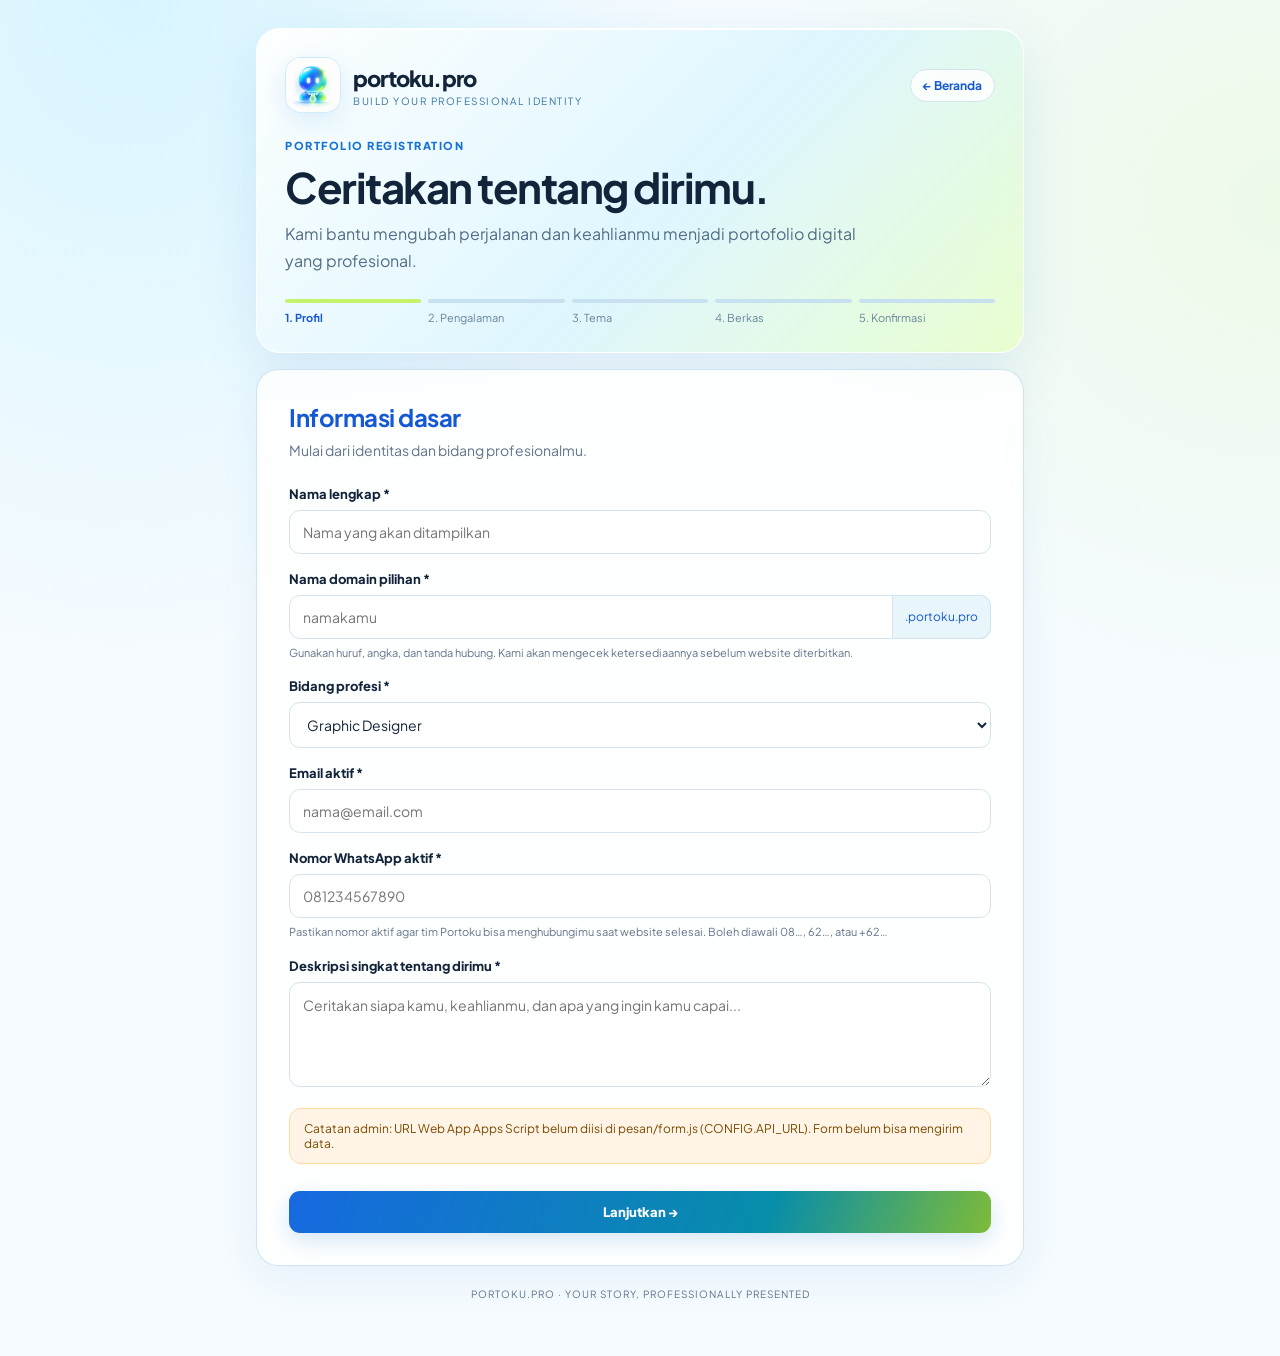
==== pesan/index.html @ 7697cc7e "Add files via upload" ====
<!DOCTYPE html>
<html lang="id">
<head>
  <meta charset="utf-8">
  <meta name="viewport" content="width=device-width, initial-scale=1">
  <title>Pesan Portofolio | Portoku.pro</title>
  <meta name="description" content="Isi data singkat, dan tim Portoku.pro akan membuatkan website portofolio profesionalmu.">
  <meta name="robots" content="noindex">
  <link rel="icon" type="image/png" href="../assets/maskot-duduk.png">
  <link rel="preconnect" href="https://fonts.googleapis.com">
  <link rel="preconnect" href="https://fonts.gstatic.com" crossorigin>
  <link href="https://fonts.googleapis.com/css2?family=Plus+Jakarta+Sans:wght@400;500;600;700;800&display=swap" rel="stylesheet">
  <style>
    :root {
      --forest:#1558D6; --forest-2:#087F9C; --lime:#C6F36B; --paper:#F5FBFF;
      --ink:#12243A; --muted:#62748A; --line:#D7E8F1; --white:#FFFFFF;
      --danger:#B42318; --success:#087F9C;
    }
    * { box-sizing:border-box; }
    body { margin:0; background:radial-gradient(ellipse at 10% 0%,rgba(83,218,255,.18),transparent 34%),radial-gradient(ellipse at 100% 15%,rgba(198,243,107,.16),transparent 30%),var(--paper); color:var(--ink); font-family:"Plus Jakarta Sans",Inter,system-ui,-apple-system,BlinkMacSystemFont,"Segoe UI",sans-serif; }
    .shell { max-width:800px; margin:28px auto; padding:0 16px 28px; }
    .hero { background:linear-gradient(135deg,rgba(255,255,255,.94),rgba(220,245,255,.90) 55%,rgba(230,255,196,.78)); color:var(--ink); border:1px solid rgba(255,255,255,.95); border-radius:24px; padding:28px; box-shadow:0 18px 55px rgba(25,116,190,.12),inset 0 1px 0 rgba(255,255,255,.95); backdrop-filter:blur(18px); -webkit-backdrop-filter:blur(18px); }
    .brand { display:flex; align-items:center; gap:12px; margin-bottom:26px; }
    .brand-mark { display:grid; place-items:center; width:56px; height:56px; flex:0 0 56px; border-radius:16px; overflow:hidden; background:rgba(255,255,255,.76); border:1px solid rgba(74,190,255,.28); box-shadow:0 8px 24px rgba(28,121,209,.12); }
    .brand-mark img { width:100%; height:100%; object-fit:contain; display:block; }
    .brand-name { font-size:22px; font-weight:850; letter-spacing:-.8px; }
    .brand-tag { font-size:10px; letter-spacing:1.5px; color:#3975A0; margin-top:3px; }
    .eyebrow { color:#1672D7; font-size:11px; font-weight:800; letter-spacing:1.5px; text-transform:uppercase; }
    h1 { font-size:clamp(28px,5vw,42px); line-height:1.08; letter-spacing:-1.5px; margin:12px 0; }
    .hero p { color:#526D84; line-height:1.65; margin:0; max-width:600px; }
    .progress { display:grid; grid-template-columns:repeat(5,1fr); gap:7px; margin-top:25px; }
    .progress-item { min-width:0; }
    .progress-bar { height:4px; background:#C7E1F0; border-radius:9px; margin-bottom:8px; }
    .progress-item.active .progress-bar,.progress-item.done .progress-bar { background:var(--lime); }
    .progress-label { font-size:11px; color:#66839A; }
    .progress-item.active .progress-label { color:var(--forest); font-weight:700; }
    .card { margin-top:16px; padding:clamp(20px,4vw,32px); border:1px solid rgba(196,224,239,.85); border-radius:22px; background:rgba(255,255,255,.84); box-shadow:0 12px 38px rgba(31,111,170,.07); backdrop-filter:blur(14px); -webkit-backdrop-filter:blur(14px); }
    .step { display:none; }
    .step.active { display:block; }
    .step-head { margin-bottom:24px; }
    h2 { margin:0 0 7px; color:var(--forest); font-size:24px; letter-spacing:-.5px; }
    .sub { color:var(--muted); line-height:1.6; margin:0; font-size:14px; }
    .field { margin:17px 0; }
    label,.field-label { display:block; font-size:13px; font-weight:750; margin-bottom:8px; }
    .optional { color:var(--muted); font-weight:500; font-size:11px; margin-left:5px; }
    input:not([type=color]):not([type=checkbox]):not([type=radio]),select,textarea {
      width:100%; border:1px solid #D4E4EF; border-radius:11px; background:rgba(255,255,255,.92); color:var(--ink);
      padding:12px 13px; font:inherit; font-size:14px; outline:none; transition:border .15s,box-shadow .15s;
    }
    textarea { min-height:105px; resize:vertical; line-height:1.55; }
    input:focus,select:focus,textarea:focus { border-color:#2389E8; box-shadow:0 0 0 3px rgba(35,137,232,.14); }
    .hint { color:var(--muted); font-size:11px; margin-top:6px; line-height:1.5; }
    .slug-wrap { display:flex; align-items:stretch; }
    .slug-wrap input { border-radius:11px 0 0 11px !important; min-width:0; }
    .suffix { display:flex; align-items:center; padding:0 12px; background:#E8F6FC; color:var(--forest); font-size:12px; border:1px solid #D4E4EF; border-left:0; border-radius:0 11px 11px 0; white-space:nowrap; }
    .choice-grid { display:grid; grid-template-columns:repeat(2,minmax(0,1fr)); gap:10px; }
    .choice { position:relative; display:flex; align-items:flex-start; gap:10px; border:1px solid var(--line); border-radius:12px; padding:13px; cursor:pointer; min-height:64px; }
    .choice:has(input:checked) { border-color:#2389E8; background:linear-gradient(135deg,#F0FAFF,#F7FFE7); box-shadow:inset 0 0 0 1px #2389E8,0 5px 18px rgba(35,137,232,.08); }
    .choice input { margin:3px 0 0; accent-color:#2389E8; }
    .choice strong { display:block; color:var(--forest); font-size:13px; margin-bottom:3px; }
    .choice small { color:var(--muted); font-size:11px; line-height:1.45; display:block; }
    .palette { display:grid; grid-template-columns:repeat(6,minmax(0,1fr)); gap:9px; }
    .swatch { border:1px solid transparent; padding:5px 3px; border-radius:10px; background:white; cursor:pointer; color:var(--muted); font:inherit; font-size:10px; }
    .swatch.selected { border-color:var(--forest); background:#EDF8FF; color:var(--forest); font-weight:800; }
    .swatch-color { display:grid; place-items:center; width:100%; height:34px; border-radius:7px; border:1px solid #D4D9D4; margin-bottom:5px; font-size:15px; }
    .color-row { display:grid; grid-template-columns:1fr 1fr; gap:10px; }
    .custom-color { display:flex; align-items:center; gap:9px; border:1px solid var(--line); border-radius:10px; padding:8px 10px; }
    .custom-color input[type=color] { width:34px; height:30px; border:0; padding:0; background:none; cursor:pointer; }
    .custom-color code { font-size:12px; color:var(--forest); }
    .preview { overflow:hidden; border:1px solid var(--line); border-radius:14px; margin-top:12px; }
    .preview-nav { padding:13px 15px; display:flex; align-items:center; justify-content:space-between; gap:8px; font-size:12px; font-weight:800; }
    .preview-body { padding:22px 17px; }
    .preview-body h3 { margin:0 0 7px; font-size:25px; letter-spacing:-1px; }
    .preview-body p { margin:0 0 15px; font-size:12px; }
    .preview-btn { display:inline-block; border-radius:7px; padding:9px 12px; font-size:11px; font-weight:800; }
    .upload-box { display:block; border:1px dashed #8FCBE8; border-radius:14px; padding:22px 16px; text-align:center; cursor:pointer; background:linear-gradient(135deg,rgba(240,250,255,.7),rgba(255,255,255,.8)); }
    .upload-box:hover { border-color:#2389E8; background:#F0FAFF; }
    .upload-icon { font-size:26px; margin-bottom:8px; }
    .upload-box strong { display:block; color:var(--forest); font-size:14px; }
    .upload-box span { display:block; color:var(--muted); font-size:12px; line-height:1.5; margin-top:5px; }
    .upload-box input { display:none; }
    .file-list { margin-top:8px; font-size:12px; color:var(--muted); overflow-wrap:anywhere; }
    .notice { display:flex; gap:10px; background:linear-gradient(135deg,#EDF9FF,#F5FFE8); border:1px solid #D7ECF6; border-radius:12px; padding:14px; color:#31566D; font-size:12px; line-height:1.55; margin:18px 0; }
    .notice strong { display:block; margin-bottom:3px; }
    .summary { border:1px solid var(--line); border-radius:12px; overflow:hidden; }
    .summary-row { display:grid; grid-template-columns:140px 1fr; gap:12px; padding:11px 13px; border-bottom:1px solid #E8EDE8; font-size:12px; }
    .summary-row:last-child { border-bottom:0; }
    .summary-row span { color:var(--muted); }
    .summary-row strong { color:var(--forest); overflow-wrap:anywhere; font-weight:650; }
    .checkline { display:flex; align-items:flex-start; gap:10px; font-size:12px; line-height:1.55; font-weight:500; margin-top:16px; }
    .checkline input { accent-color:var(--success); margin-top:3px; }
    .actions { display:flex; gap:10px; margin-top:27px; }
    button { font:inherit; cursor:pointer; }
    .btn { border:0; border-radius:11px; padding:13px 18px; font-weight:800; font-size:13px; }
    .btn-primary { background:linear-gradient(110deg,#1769E0,#078DAA 68%,#7DBB39); color:white; flex:1; box-shadow:0 8px 22px rgba(27,120,204,.18); }
    .btn-primary:hover { background:linear-gradient(110deg,#0D56C7,#06748D 68%,#659E2B); }
    .btn-secondary { background:rgba(255,255,255,.9); border:1px solid #D4E4EF; color:var(--forest); }
    .btn:disabled { opacity:.5; cursor:not-allowed; }
    .status { display:none; margin-top:15px; padding:13px; border-radius:10px; font-size:13px; line-height:1.5; }
    .status.show { display:block; }
    .status.error { color:#8D1B13; background:#FDECEB; }
    .status.success { color:#075E65; background:#E5F8F7; }
    .status.info { color:#15558A; background:#EAF6FF; }
    .footer { text-align:center; color:var(--muted); font-size:10px; letter-spacing:1px; padding:22px 8px 0; }
    .hp { position:absolute; left:-10000px; width:1px; height:1px; overflow:hidden; }
    @media(max-width:520px) {
      .shell { margin:12px auto; padding:0 10px 18px; }
      .hero { padding:22px 18px; border-radius:17px; }
      .progress { gap:4px; }
      .progress-label { font-size:9px; }
      .choice-grid { grid-template-columns:1fr; }
      .palette { grid-template-columns:repeat(4,minmax(0,1fr)); }
      .color-row { grid-template-columns:1fr; }
      .summary-row { grid-template-columns:105px 1fr; }
      .card { border-radius:16px; }
    }
    /* ===== tambahan rapihan ===== */
    html { scroll-behavior:smooth; }
    body { -webkit-font-smoothing:antialiased; min-height:100vh; }
    .brand { justify-content:space-between; }
    .brand-left { display:flex; align-items:center; gap:12px; min-width:0; }
    .back-home { font-size:12px; font-weight:700; color:var(--forest); text-decoration:none; padding:8px 12px; border-radius:99px; background:rgba(255,255,255,.8); border:1px solid #D4E4EF; white-space:nowrap; }
    .back-home:hover { background:#fff; border-color:#2389E8; }
    .summary-row strong { white-space:pre-line; }
    .choice small b { color:var(--forest); font-weight:800; }
    .social-list { display:grid; gap:12px; }
    .social-row { display:flex; flex-wrap:wrap; gap:8px; padding:12px; border:1px solid var(--line); border-radius:12px; background:rgba(245,251,255,.7); }
    .social-row select { flex:0 0 160px; }
    .social-row .s-custom { flex:1 1 100%; }
    .social-row .s-url { flex:1 1 200px; min-width:0; }
    .icon-btn { flex:0 0 42px; height:44px; border-radius:11px; border:1px solid #F0C9C5; background:#fff; color:var(--danger); font-size:18px; line-height:1; }
    .icon-btn:hover { background:#FDECEB; }
    .btn-add { margin-top:10px; border:1px dashed #8FCBE8; background:#F0FAFF; color:var(--forest); border-radius:11px; padding:11px 14px; font-weight:800; font-size:13px; width:100%; }
    .btn-add:hover { background:#E3F4FF; border-color:#2389E8; }
    .btn-add:disabled { opacity:.5; cursor:not-allowed; }
    .file-list ul { list-style:none; margin:0; padding:0; text-align:left; }
    .file-list li { display:flex; justify-content:space-between; gap:10px; padding:4px 0; }
    .file-list .size { color:var(--muted); white-space:nowrap; }
    .success { display:none; text-align:center; padding:12px 4px; }
    .success.show { display:block; }
    .success .tick { width:64px; height:64px; margin:0 auto 14px; border-radius:50%; display:grid; place-items:center; background:linear-gradient(135deg,#1769E0,#7DBB39); color:#fff; font-size:30px; box-shadow:0 10px 28px rgba(27,120,204,.25); }
    .success h2 { font-size:26px; }
    .success p { color:var(--muted); line-height:1.65; font-size:14px; max-width:480px; margin:8px auto 0; }
    .success .actions { justify-content:center; flex-wrap:wrap; }
    .success a.btn { text-decoration:none; display:inline-block; text-align:center; flex:0 1 auto; }
    .btn-wa { background:#25D366; color:#fff; }
    .config-warning { background:#FFF4E5; border:1px solid #FFD9A0; color:#7A4A00; border-radius:12px; padding:12px 14px; font-size:12px; margin-top:16px; display:none; }
  </style>
</head>
<body>
  <main class="shell">
    <header class="hero">
      <div class="brand">
        <div class="brand-left">
          <div class="brand-mark"><img src="../assets/logo-form.png" alt="Maskot Portoku.pro" width="56" height="56"></div>
          <div>
            <div class="brand-name">portoku.pro</div>
            <div class="brand-tag">BUILD YOUR PROFESSIONAL IDENTITY</div>
          </div>
        </div>
        <a class="back-home" href="../">← Beranda</a>
      </div>
      <div class="eyebrow">Portfolio Registration</div>
      <h1>Ceritakan tentang dirimu.</h1>
      <p>Kami bantu mengubah perjalanan dan keahlianmu menjadi portofolio digital yang profesional.</p>
      <div class="progress" id="progress">
        <div class="progress-item active"><div class="progress-bar"></div><div class="progress-label">1. Profil</div></div>
        <div class="progress-item"><div class="progress-bar"></div><div class="progress-label">2. Pengalaman</div></div>
        <div class="progress-item"><div class="progress-bar"></div><div class="progress-label">3. Tema</div></div>
        <div class="progress-item"><div class="progress-bar"></div><div class="progress-label">4. Berkas</div></div>
        <div class="progress-item"><div class="progress-bar"></div><div class="progress-label">5. Konfirmasi</div></div>
      </div>
    </header>

    <form id="customerForm" class="card" novalidate>
      <!-- Honeypot: pengunjung asli tidak melihat kolom ini -->
      <div class="hp" aria-hidden="true"><label>Jangan isi kolom ini<input id="website" autocomplete="off" tabindex="-1"></label></div>

      <!-- ===== Langkah 1 ===== -->
      <section class="step active" data-step="0">
        <div class="step-head"><h2>Informasi dasar</h2><p class="sub">Mulai dari identitas dan bidang profesionalmu.</p></div>
        <div class="field"><label for="name">Nama lengkap *</label><input id="name" name="name" maxlength="120" required autocomplete="name" placeholder="Nama yang akan ditampilkan"></div>
        <div class="field">
          <label for="slug">Nama domain pilihan *</label>
          <div class="slug-wrap"><input id="slug" name="slug" maxlength="40" required placeholder="namakamu" autocomplete="off" autocapitalize="none" spellcheck="false"><span class="suffix">.portoku.pro</span></div>
          <div class="hint">Gunakan huruf, angka, dan tanda hubung. Kami akan mengecek ketersediaannya sebelum website diterbitkan.</div>
        </div>
        <div class="field"><label for="profession">Bidang profesi *</label>
          <select id="profession" name="profession" required>
            <option value="Graphic Designer">Graphic Designer</option><option value="UI/UX Designer">UI/UX Designer</option>
            <option value="Web Developer">Web Developer</option><option value="Photographer">Photographer</option>
            <option value="Video Editor">Video Editor</option><option value="Student / Fresh Graduate">Student / Fresh Graduate</option>
            <option value="Professional / Other">Professional / Other</option>
          </select>
        </div>
        <div class="field"><label for="email">Email aktif *</label><input id="email" name="email" type="email" required maxlength="180" autocomplete="email" placeholder="nama@email.com"></div>
        <div class="field"><label for="phone">Nomor WhatsApp aktif *</label><input id="phone" name="phone" type="tel" inputmode="tel" autocomplete="tel" required maxlength="20" placeholder="081234567890"><div class="hint">Pastikan nomor aktif agar tim Portoku bisa menghubungimu saat website selesai. Boleh diawali 08…, 62…, atau +62…</div></div>
        <div class="field"><label for="bio">Deskripsi singkat tentang dirimu *</label><textarea id="bio" name="bio" required maxlength="3000" placeholder="Ceritakan siapa kamu, keahlianmu, dan apa yang ingin kamu capai..."></textarea></div>
      </section>

      <!-- ===== Langkah 2 ===== -->
      <section class="step" data-step="1">
        <div class="step-head"><h2>Pengalaman &amp; keahlian</h2><p class="sub">Bantu kami memahami perjalanan profesionalmu. Bagian ini bisa dilengkapi sesuai kebutuhan.</p></div>
        <div class="field"><label for="experience">Pengalaman kerja atau pendidikan <span class="optional">Opsional</span></label><textarea id="experience" name="experience" maxlength="4000" placeholder="Nama perusahaan/sekolah, jabatan, tahun, dan pencapaian..."></textarea></div>
        <div class="field"><label for="skills">Keahlian utama <span class="optional">Opsional</span></label><textarea id="skills" name="skills" maxlength="2000" placeholder="Contoh: Adobe Illustrator, branding, layouting, UI design..."></textarea></div>

        <div class="field">
          <span class="field-label">Media sosial &amp; tautan profesional <span class="optional">Opsional</span></span>
          <div id="socialList" class="social-list"></div>
          <button type="button" id="addSocial" class="btn-add">+ Tambah link</button>
          <div class="hint">Contoh: Instagram, LinkedIn, Behance, GitHub, atau website lain. Maksimal 8 link.</div>
        </div>

        <div class="field"><span class="field-label">Pilih paket *</span>
          <div class="choice-grid">
            <label class="choice"><input type="radio" name="packageName" value="Basic"><span><strong>Basic</strong><small><b>Rp200.000</b> · 1–3 halaman</small></span></label>
            <label class="choice"><input type="radio" name="packageName" value="Standar" checked><span><strong>Standar</strong><small><b>Rp400.000</b> · 3–5 halaman</small></span></label>
            <label class="choice"><input type="radio" name="packageName" value="Custom"><span><strong>Custom</strong><small><b>Mulai Rp1.000.000</b> · sesuai kebutuhan</small></span></label>
          </div>
          <div class="hint">Belum yakin? Pilih saja dulu, paket bisa disesuaikan saat kami menghubungimu.</div>
        </div>
      </section>

      <!-- ===== Langkah 3 ===== -->
      <section class="step" data-step="2">
        <div class="step-head"><h2>Preferensi visual</h2><p class="sub">Pilih gaya dan warna yang kamu sukai. Seluruh bagian ini opsional, Portoku bisa membantu menentukan konsepnya.</p></div>
        <div class="field"><span class="field-label">Gaya desain website</span>
          <div class="choice-grid">
            <label class="choice"><input type="radio" name="designStyle" value="Minimalis profesional" checked><span><strong>Minimalis profesional</strong><small>Bersih, elegan, fokus pada konten.</small></span></label>
            <label class="choice"><input type="radio" name="designStyle" value="Modern kreatif"><span><strong>Modern kreatif</strong><small>Dinamis untuk desainer dan kreator.</small></span></label>
            <label class="choice"><input type="radio" name="designStyle" value="Elegan premium"><span><strong>Elegan premium</strong><small>Eksklusif dengan tipografi kuat.</small></span></label>
            <label class="choice"><input type="radio" name="designStyle" value="Dark modern"><span><strong>Dark modern</strong><small>Latar gelap dengan kontras tegas.</small></span></label>
            <label class="choice"><input type="radio" name="designStyle" value="Rekomendasi Portoku"><span><strong>Rekomendasikan untuk saya</strong><small>Portoku menentukan arah visual.</small></span></label>
          </div>
        </div>
        <div class="field"><span class="field-label">Warna background</span><div class="palette" data-color-group="backgroundColor"></div><div class="custom-color"><input type="color" id="backgroundColor" value="#F8FCFF" aria-label="Pilih warna background"><code id="backgroundColorHex">#F8FCFF</code><span class="hint">Pilih warna khusus</span></div></div>
        <div class="field"><span class="field-label">Warna pendamping</span><div class="palette" data-color-group="secondaryColor"></div><div class="custom-color"><input type="color" id="secondaryColor" value="#1558D6" aria-label="Pilih warna pendamping"><code id="secondaryColorHex">#1558D6</code><span class="hint">Pilih warna khusus</span></div></div>
        <div class="field"><span class="field-label">Warna aksen</span><div class="palette" data-color-group="accentColor"></div><div class="custom-color"><input type="color" id="accentColor" value="#C6F36B" aria-label="Pilih warna aksen"><code id="accentColorHex">#C6F36B</code><span class="hint">Pilih warna khusus</span></div></div>
        <div class="preview" id="themePreview">
          <div class="preview-nav" id="previewNav"><span>▦ PORTFOLIO</span><span class="preview-btn" id="previewContact">Contact</span></div>
          <div class="preview-body" id="previewBody"><h3 id="previewTitle">Your Name.</h3><p id="previewText">Creative professional &amp; specialist.</p><span class="preview-btn" id="previewButton">Explore My Work ↗</span></div>
        </div>
        <div class="field"><label for="designNotes">Catatan tambahan untuk desain <span class="optional">Opsional</span></label><textarea id="designNotes" name="designNotes" maxlength="2000" placeholder="Contoh: banyak whitespace, animasi halus, tidak terlalu ramai..."></textarea></div>
        <div class="notice"><div>✦</div><div><strong>Belum punya ide desain?</strong>Tidak masalah. Lewati bagian ini atau pilih “Rekomendasikan untuk saya”. Portoku akan menyarankan tampilan berdasarkan profesi dan kebutuhanmu.</div></div>
      </section>

      <!-- ===== Langkah 4 ===== -->
      <section class="step" data-step="3">
        <div class="step-head"><h2>Unggah berkas</h2><p class="sub">Berkas opsional, tetapi dapat membantu kami membuat portofolio yang lebih personal.</p></div>
        <div class="field"><label for="profilePhoto">Foto profil <span class="optional">Opsional</span></label><label class="upload-box" for="profilePhoto"><div class="upload-icon">↥</div><strong>Pilih foto profil</strong><span>JPG, PNG, atau WebP · foto besar otomatis dikecilkan</span><span id="photoList" class="file-list">Belum ada file dipilih</span><input id="profilePhoto" type="file" accept="image/jpeg,image/png,image/webp"></label></div>
        <div class="field"><label for="referenceFiles">CV, sertifikat, hasil karya, atau referensi desain <span class="optional">Opsional</span></label><label class="upload-box" for="referenceFiles"><div class="upload-icon">▤</div><strong>Pilih berkas pendukung</strong><span>PDF, JPG, PNG, atau WebP · maksimal 5 file total (termasuk foto profil), PDF maksimal 5 MB</span><span id="referenceList" class="file-list">Belum ada file dipilih</span><input id="referenceFiles" type="file" accept="application/pdf,image/jpeg,image/png,image/webp" multiple></label></div>
        <div class="notice"><div>♧</div><div><strong>Privasi berkas</strong>File disimpan di Google Drive milik Portoku dan tidak otomatis dipublikasikan. Hanya unggah berkas yang memang ingin kamu bagikan untuk proses pembuatan portofolio.</div></div>
      </section>

      <!-- ===== Langkah 5 ===== -->
      <section class="step" data-step="4">
        <div class="step-head"><h2>Periksa pesananmu</h2><p class="sub">Pastikan data sudah benar sebelum dikirim ke tim Portoku.</p></div>
        <div class="summary" id="summary"></div>
        <label class="checkline"><input type="checkbox" id="consent"><span>Saya menyatakan data yang diberikan benar dan menyetujui penggunaannya untuk proses pembuatan portofolio oleh Portoku.pro. *</span></label>
        <div class="notice"><div>✉</div><div><strong>Setelah dikirim</strong>Data akan masuk ke sistem Portoku dan notifikasi pesanan baru dikirim ke tim. Kami akan mengecek ketersediaan subdomain dan menghubungimu melalui WhatsApp untuk tindak lanjut pesanan.</div></div>
      </section>

      <div id="status" class="status" role="status" aria-live="polite"></div>
      <div id="configWarning" class="config-warning"></div>
      <div class="actions" id="actions">
        <button type="button" id="backBtn" class="btn btn-secondary" style="display:none">← Kembali</button>
        <button type="button" id="nextBtn" class="btn btn-primary">Lanjutkan →</button>
        <button type="submit" id="submitBtn" class="btn btn-primary" style="display:none">Kirim Data Portofolio ↗</button>
      </div>

      <!-- ===== Layar sukses ===== -->
      <div id="success" class="success" role="status" aria-live="polite">
        <div class="tick">✓</div>
        <h2 id="successTitle">Terima kasih!</h2>
        <p id="successText">Data portofoliomu berhasil dikirim.</p>
        <div class="actions">
          <a id="successWa" class="btn btn-wa" target="_blank" rel="noopener">Chat Portoku via WhatsApp</a>
          <a class="btn btn-secondary" href="../">Kembali ke beranda</a>
        </div>
      </div>
    </form>
    <div class="footer">PORTOKU.PRO · YOUR STORY, PROFESSIONALLY PRESENTED</div>
  </main>

  <script src="form.js"></script>
</body>
</html>
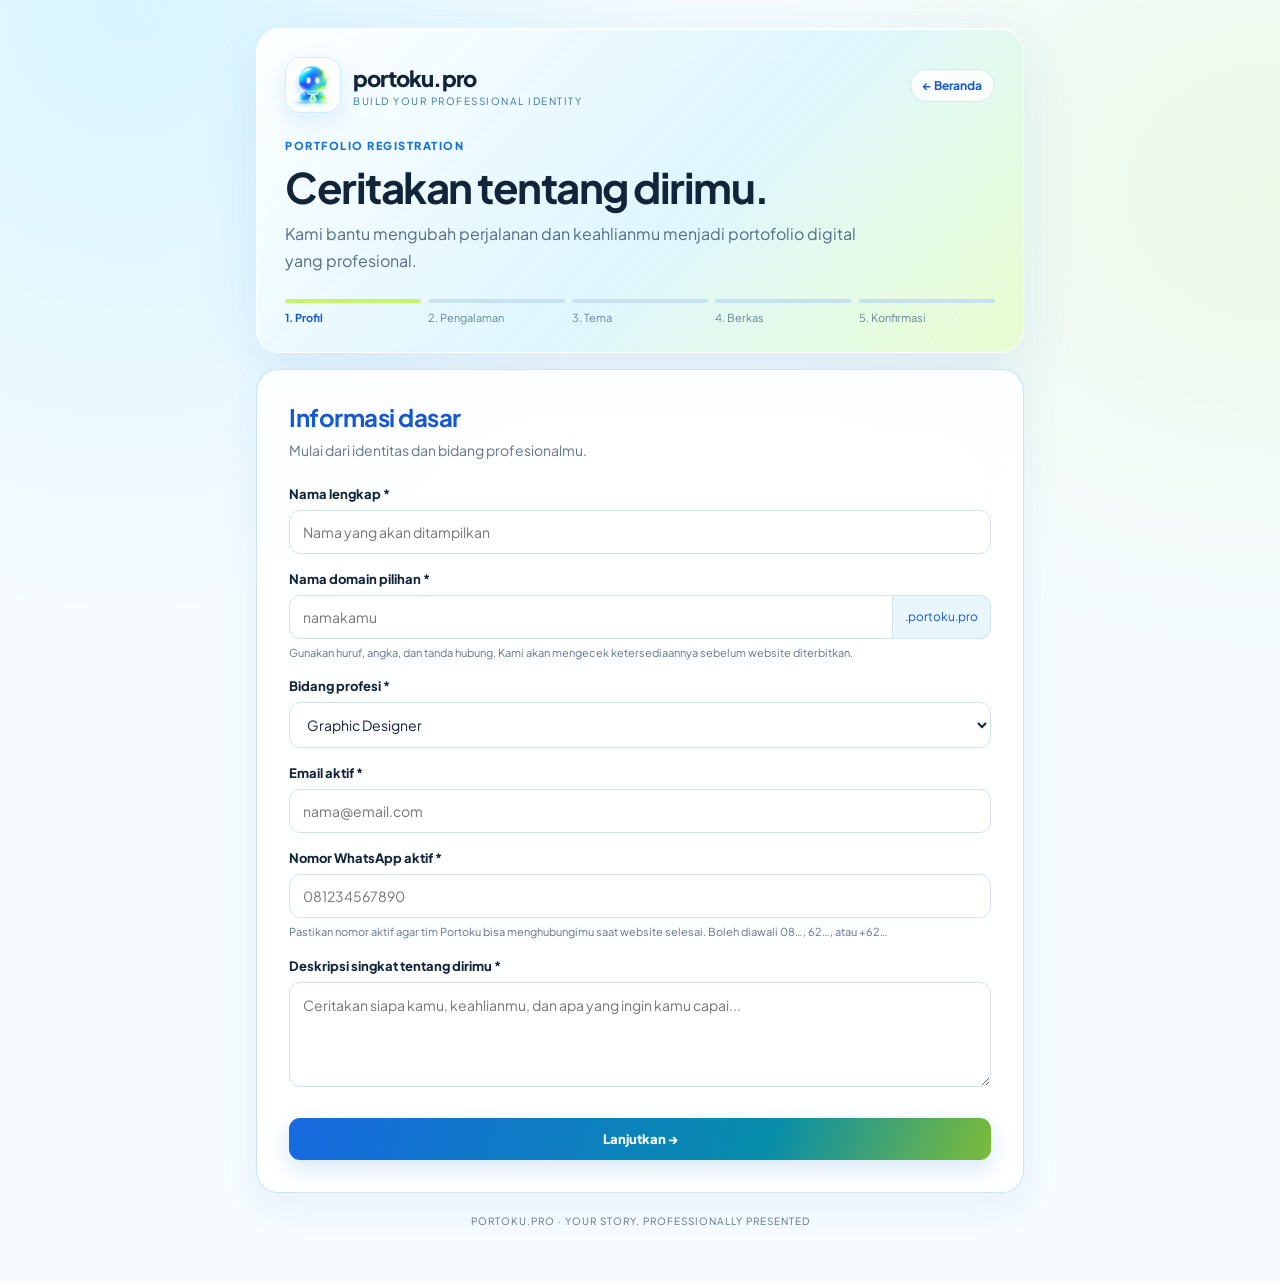
==== commit 230ddcde: "Update favicon links and CSS styles" ====
--- a/pesan/index.html
+++ b/pesan/index.html
@@ -1,16 +1,18 @@
-<!DOCTYPE html>
-<html lang="id">
-<head>
-  <meta charset="utf-8">
-  <meta name="viewport" content="width=device-width, initial-scale=1">
-  <title>Pesan Portofolio | Portoku.pro</title>
-  <meta name="description" content="Isi data singkat, dan tim Portoku.pro akan membuatkan website portofolio profesionalmu.">
-  <meta name="robots" content="noindex">
-  <link rel="icon" type="image/png" href="../assets/maskot-duduk.png">
-  <link rel="preconnect" href="https://fonts.googleapis.com">
-  <link rel="preconnect" href="https://fonts.gstatic.com" crossorigin>
-  <link href="https://fonts.googleapis.com/css2?family=Plus+Jakarta+Sans:wght@400;500;600;700;800&display=swap" rel="stylesheet">
-  <style>
+<!DOCTYPE html>
+<html lang="id">
+<head>
+  <meta charset="utf-8">
+  <meta name="viewport" content="width=device-width, initial-scale=1">
+  <title>Pesan Portofolio | Portoku.pro</title>
+  <meta name="description" content="Isi data singkat, dan tim Portoku.pro akan membuatkan website portofolio profesionalmu.">
+  <meta name="robots" content="noindex">
+     <link rel="icon" href="../favicon.ico" sizes="32x32">
+   <link rel="icon" type="image/png" href="../favicon-192.png" sizes="192x192">
+   <link rel="apple-touch-icon" href="../apple-touch-icon.png">
+  <link rel="preconnect" href="https://fonts.googleapis.com">
+  <link rel="preconnect" href="https://fonts.gstatic.com" crossorigin>
+  <link href="https://fonts.googleapis.com/css2?family=Plus+Jakarta+Sans:wght@400;500;600;700;800&display=swap" rel="stylesheet">
+  <style>
     :root {
       --forest:#1558D6; --forest-2:#087F9C; --lime:#C6F36B; --paper:#F5FBFF;
       --ink:#12243A; --muted:#62748A; --line:#D7E8F1; --white:#FFFFFF;
@@ -114,174 +116,174 @@
       .summary-row { grid-template-columns:105px 1fr; }
       .card { border-radius:16px; }
     }
-    /* ===== tambahan rapihan ===== */
-    html { scroll-behavior:smooth; }
-    body { -webkit-font-smoothing:antialiased; min-height:100vh; }
-    .brand { justify-content:space-between; }
-    .brand-left { display:flex; align-items:center; gap:12px; min-width:0; }
-    .back-home { font-size:12px; font-weight:700; color:var(--forest); text-decoration:none; padding:8px 12px; border-radius:99px; background:rgba(255,255,255,.8); border:1px solid #D4E4EF; white-space:nowrap; }
-    .back-home:hover { background:#fff; border-color:#2389E8; }
-    .summary-row strong { white-space:pre-line; }
-    .choice small b { color:var(--forest); font-weight:800; }
-    .social-list { display:grid; gap:12px; }
-    .social-row { display:flex; flex-wrap:wrap; gap:8px; padding:12px; border:1px solid var(--line); border-radius:12px; background:rgba(245,251,255,.7); }
-    .social-row select { flex:0 0 160px; }
-    .social-row .s-custom { flex:1 1 100%; }
-    .social-row .s-url { flex:1 1 200px; min-width:0; }
-    .icon-btn { flex:0 0 42px; height:44px; border-radius:11px; border:1px solid #F0C9C5; background:#fff; color:var(--danger); font-size:18px; line-height:1; }
-    .icon-btn:hover { background:#FDECEB; }
-    .btn-add { margin-top:10px; border:1px dashed #8FCBE8; background:#F0FAFF; color:var(--forest); border-radius:11px; padding:11px 14px; font-weight:800; font-size:13px; width:100%; }
-    .btn-add:hover { background:#E3F4FF; border-color:#2389E8; }
-    .btn-add:disabled { opacity:.5; cursor:not-allowed; }
-    .file-list ul { list-style:none; margin:0; padding:0; text-align:left; }
-    .file-list li { display:flex; justify-content:space-between; gap:10px; padding:4px 0; }
-    .file-list .size { color:var(--muted); white-space:nowrap; }
-    .success { display:none; text-align:center; padding:12px 4px; }
-    .success.show { display:block; }
-    .success .tick { width:64px; height:64px; margin:0 auto 14px; border-radius:50%; display:grid; place-items:center; background:linear-gradient(135deg,#1769E0,#7DBB39); color:#fff; font-size:30px; box-shadow:0 10px 28px rgba(27,120,204,.25); }
-    .success h2 { font-size:26px; }
-    .success p { color:var(--muted); line-height:1.65; font-size:14px; max-width:480px; margin:8px auto 0; }
-    .success .actions { justify-content:center; flex-wrap:wrap; }
-    .success a.btn { text-decoration:none; display:inline-block; text-align:center; flex:0 1 auto; }
-    .btn-wa { background:#25D366; color:#fff; }
-    .config-warning { background:#FFF4E5; border:1px solid #FFD9A0; color:#7A4A00; border-radius:12px; padding:12px 14px; font-size:12px; margin-top:16px; display:none; }
-  </style>
-</head>
-<body>
-  <main class="shell">
-    <header class="hero">
-      <div class="brand">
-        <div class="brand-left">
-          <div class="brand-mark"><img src="../assets/logo-form.png" alt="Maskot Portoku.pro" width="56" height="56"></div>
-          <div>
-            <div class="brand-name">portoku.pro</div>
-            <div class="brand-tag">BUILD YOUR PROFESSIONAL IDENTITY</div>
-          </div>
-        </div>
-        <a class="back-home" href="../">← Beranda</a>
-      </div>
-      <div class="eyebrow">Portfolio Registration</div>
-      <h1>Ceritakan tentang dirimu.</h1>
-      <p>Kami bantu mengubah perjalanan dan keahlianmu menjadi portofolio digital yang profesional.</p>
-      <div class="progress" id="progress">
-        <div class="progress-item active"><div class="progress-bar"></div><div class="progress-label">1. Profil</div></div>
-        <div class="progress-item"><div class="progress-bar"></div><div class="progress-label">2. Pengalaman</div></div>
-        <div class="progress-item"><div class="progress-bar"></div><div class="progress-label">3. Tema</div></div>
-        <div class="progress-item"><div class="progress-bar"></div><div class="progress-label">4. Berkas</div></div>
-        <div class="progress-item"><div class="progress-bar"></div><div class="progress-label">5. Konfirmasi</div></div>
-      </div>
-    </header>
-
-    <form id="customerForm" class="card" novalidate>
-      <!-- Honeypot: pengunjung asli tidak melihat kolom ini -->
-      <div class="hp" aria-hidden="true"><label>Jangan isi kolom ini<input id="website" autocomplete="off" tabindex="-1"></label></div>
-
-      <!-- ===== Langkah 1 ===== -->
-      <section class="step active" data-step="0">
-        <div class="step-head"><h2>Informasi dasar</h2><p class="sub">Mulai dari identitas dan bidang profesionalmu.</p></div>
-        <div class="field"><label for="name">Nama lengkap *</label><input id="name" name="name" maxlength="120" required autocomplete="name" placeholder="Nama yang akan ditampilkan"></div>
-        <div class="field">
-          <label for="slug">Nama domain pilihan *</label>
-          <div class="slug-wrap"><input id="slug" name="slug" maxlength="40" required placeholder="namakamu" autocomplete="off" autocapitalize="none" spellcheck="false"><span class="suffix">.portoku.pro</span></div>
-          <div class="hint">Gunakan huruf, angka, dan tanda hubung. Kami akan mengecek ketersediaannya sebelum website diterbitkan.</div>
-        </div>
-        <div class="field"><label for="profession">Bidang profesi *</label>
-          <select id="profession" name="profession" required>
-            <option value="Graphic Designer">Graphic Designer</option><option value="UI/UX Designer">UI/UX Designer</option>
-            <option value="Web Developer">Web Developer</option><option value="Photographer">Photographer</option>
-            <option value="Video Editor">Video Editor</option><option value="Student / Fresh Graduate">Student / Fresh Graduate</option>
-            <option value="Professional / Other">Professional / Other</option>
-          </select>
-        </div>
-        <div class="field"><label for="email">Email aktif *</label><input id="email" name="email" type="email" required maxlength="180" autocomplete="email" placeholder="nama@email.com"></div>
-        <div class="field"><label for="phone">Nomor WhatsApp aktif *</label><input id="phone" name="phone" type="tel" inputmode="tel" autocomplete="tel" required maxlength="20" placeholder="081234567890"><div class="hint">Pastikan nomor aktif agar tim Portoku bisa menghubungimu saat website selesai. Boleh diawali 08…, 62…, atau +62…</div></div>
-        <div class="field"><label for="bio">Deskripsi singkat tentang dirimu *</label><textarea id="bio" name="bio" required maxlength="3000" placeholder="Ceritakan siapa kamu, keahlianmu, dan apa yang ingin kamu capai..."></textarea></div>
-      </section>
-
-      <!-- ===== Langkah 2 ===== -->
-      <section class="step" data-step="1">
-        <div class="step-head"><h2>Pengalaman &amp; keahlian</h2><p class="sub">Bantu kami memahami perjalanan profesionalmu. Bagian ini bisa dilengkapi sesuai kebutuhan.</p></div>
-        <div class="field"><label for="experience">Pengalaman kerja atau pendidikan <span class="optional">Opsional</span></label><textarea id="experience" name="experience" maxlength="4000" placeholder="Nama perusahaan/sekolah, jabatan, tahun, dan pencapaian..."></textarea></div>
-        <div class="field"><label for="skills">Keahlian utama <span class="optional">Opsional</span></label><textarea id="skills" name="skills" maxlength="2000" placeholder="Contoh: Adobe Illustrator, branding, layouting, UI design..."></textarea></div>
-
-        <div class="field">
-          <span class="field-label">Media sosial &amp; tautan profesional <span class="optional">Opsional</span></span>
-          <div id="socialList" class="social-list"></div>
-          <button type="button" id="addSocial" class="btn-add">+ Tambah link</button>
-          <div class="hint">Contoh: Instagram, LinkedIn, Behance, GitHub, atau website lain. Maksimal 8 link.</div>
-        </div>
-
-        <div class="field"><span class="field-label">Pilih paket *</span>
-          <div class="choice-grid">
-            <label class="choice"><input type="radio" name="packageName" value="Basic"><span><strong>Basic</strong><small><b>Rp200.000</b> · 1–3 halaman</small></span></label>
-            <label class="choice"><input type="radio" name="packageName" value="Standar" checked><span><strong>Standar</strong><small><b>Rp400.000</b> · 3–5 halaman</small></span></label>
-            <label class="choice"><input type="radio" name="packageName" value="Custom"><span><strong>Custom</strong><small><b>Mulai Rp1.000.000</b> · sesuai kebutuhan</small></span></label>
-          </div>
-          <div class="hint">Belum yakin? Pilih saja dulu, paket bisa disesuaikan saat kami menghubungimu.</div>
-        </div>
-      </section>
-
-      <!-- ===== Langkah 3 ===== -->
-      <section class="step" data-step="2">
-        <div class="step-head"><h2>Preferensi visual</h2><p class="sub">Pilih gaya dan warna yang kamu sukai. Seluruh bagian ini opsional, Portoku bisa membantu menentukan konsepnya.</p></div>
-        <div class="field"><span class="field-label">Gaya desain website</span>
-          <div class="choice-grid">
-            <label class="choice"><input type="radio" name="designStyle" value="Minimalis profesional" checked><span><strong>Minimalis profesional</strong><small>Bersih, elegan, fokus pada konten.</small></span></label>
-            <label class="choice"><input type="radio" name="designStyle" value="Modern kreatif"><span><strong>Modern kreatif</strong><small>Dinamis untuk desainer dan kreator.</small></span></label>
-            <label class="choice"><input type="radio" name="designStyle" value="Elegan premium"><span><strong>Elegan premium</strong><small>Eksklusif dengan tipografi kuat.</small></span></label>
-            <label class="choice"><input type="radio" name="designStyle" value="Dark modern"><span><strong>Dark modern</strong><small>Latar gelap dengan kontras tegas.</small></span></label>
-            <label class="choice"><input type="radio" name="designStyle" value="Rekomendasi Portoku"><span><strong>Rekomendasikan untuk saya</strong><small>Portoku menentukan arah visual.</small></span></label>
-          </div>
-        </div>
-        <div class="field"><span class="field-label">Warna background</span><div class="palette" data-color-group="backgroundColor"></div><div class="custom-color"><input type="color" id="backgroundColor" value="#F8FCFF" aria-label="Pilih warna background"><code id="backgroundColorHex">#F8FCFF</code><span class="hint">Pilih warna khusus</span></div></div>
-        <div class="field"><span class="field-label">Warna pendamping</span><div class="palette" data-color-group="secondaryColor"></div><div class="custom-color"><input type="color" id="secondaryColor" value="#1558D6" aria-label="Pilih warna pendamping"><code id="secondaryColorHex">#1558D6</code><span class="hint">Pilih warna khusus</span></div></div>
-        <div class="field"><span class="field-label">Warna aksen</span><div class="palette" data-color-group="accentColor"></div><div class="custom-color"><input type="color" id="accentColor" value="#C6F36B" aria-label="Pilih warna aksen"><code id="accentColorHex">#C6F36B</code><span class="hint">Pilih warna khusus</span></div></div>
-        <div class="preview" id="themePreview">
-          <div class="preview-nav" id="previewNav"><span>▦ PORTFOLIO</span><span class="preview-btn" id="previewContact">Contact</span></div>
-          <div class="preview-body" id="previewBody"><h3 id="previewTitle">Your Name.</h3><p id="previewText">Creative professional &amp; specialist.</p><span class="preview-btn" id="previewButton">Explore My Work ↗</span></div>
-        </div>
-        <div class="field"><label for="designNotes">Catatan tambahan untuk desain <span class="optional">Opsional</span></label><textarea id="designNotes" name="designNotes" maxlength="2000" placeholder="Contoh: banyak whitespace, animasi halus, tidak terlalu ramai..."></textarea></div>
-        <div class="notice"><div>✦</div><div><strong>Belum punya ide desain?</strong>Tidak masalah. Lewati bagian ini atau pilih “Rekomendasikan untuk saya”. Portoku akan menyarankan tampilan berdasarkan profesi dan kebutuhanmu.</div></div>
-      </section>
-
-      <!-- ===== Langkah 4 ===== -->
-      <section class="step" data-step="3">
-        <div class="step-head"><h2>Unggah berkas</h2><p class="sub">Berkas opsional, tetapi dapat membantu kami membuat portofolio yang lebih personal.</p></div>
-        <div class="field"><label for="profilePhoto">Foto profil <span class="optional">Opsional</span></label><label class="upload-box" for="profilePhoto"><div class="upload-icon">↥</div><strong>Pilih foto profil</strong><span>JPG, PNG, atau WebP · foto besar otomatis dikecilkan</span><span id="photoList" class="file-list">Belum ada file dipilih</span><input id="profilePhoto" type="file" accept="image/jpeg,image/png,image/webp"></label></div>
-        <div class="field"><label for="referenceFiles">CV, sertifikat, hasil karya, atau referensi desain <span class="optional">Opsional</span></label><label class="upload-box" for="referenceFiles"><div class="upload-icon">▤</div><strong>Pilih berkas pendukung</strong><span>PDF, JPG, PNG, atau WebP · maksimal 5 file total (termasuk foto profil), PDF maksimal 5 MB</span><span id="referenceList" class="file-list">Belum ada file dipilih</span><input id="referenceFiles" type="file" accept="application/pdf,image/jpeg,image/png,image/webp" multiple></label></div>
-        <div class="notice"><div>♧</div><div><strong>Privasi berkas</strong>File disimpan di Google Drive milik Portoku dan tidak otomatis dipublikasikan. Hanya unggah berkas yang memang ingin kamu bagikan untuk proses pembuatan portofolio.</div></div>
-      </section>
-
-      <!-- ===== Langkah 5 ===== -->
-      <section class="step" data-step="4">
-        <div class="step-head"><h2>Periksa pesananmu</h2><p class="sub">Pastikan data sudah benar sebelum dikirim ke tim Portoku.</p></div>
-        <div class="summary" id="summary"></div>
-        <label class="checkline"><input type="checkbox" id="consent"><span>Saya menyatakan data yang diberikan benar dan menyetujui penggunaannya untuk proses pembuatan portofolio oleh Portoku.pro. *</span></label>
-        <div class="notice"><div>✉</div><div><strong>Setelah dikirim</strong>Data akan masuk ke sistem Portoku dan notifikasi pesanan baru dikirim ke tim. Kami akan mengecek ketersediaan subdomain dan menghubungimu melalui WhatsApp untuk tindak lanjut pesanan.</div></div>
-      </section>
-
-      <div id="status" class="status" role="status" aria-live="polite"></div>
-      <div id="configWarning" class="config-warning"></div>
-      <div class="actions" id="actions">
-        <button type="button" id="backBtn" class="btn btn-secondary" style="display:none">← Kembali</button>
-        <button type="button" id="nextBtn" class="btn btn-primary">Lanjutkan →</button>
-        <button type="submit" id="submitBtn" class="btn btn-primary" style="display:none">Kirim Data Portofolio ↗</button>
-      </div>
-
-      <!-- ===== Layar sukses ===== -->
-      <div id="success" class="success" role="status" aria-live="polite">
-        <div class="tick">✓</div>
-        <h2 id="successTitle">Terima kasih!</h2>
-        <p id="successText">Data portofoliomu berhasil dikirim.</p>
-        <div class="actions">
-          <a id="successWa" class="btn btn-wa" target="_blank" rel="noopener">Chat Portoku via WhatsApp</a>
-          <a class="btn btn-secondary" href="../">Kembali ke beranda</a>
-        </div>
-      </div>
-    </form>
-    <div class="footer">PORTOKU.PRO · YOUR STORY, PROFESSIONALLY PRESENTED</div>
-  </main>
-
-  <script src="form.js"></script>
-</body>
-</html>
+    /* ===== tambahan rapihan ===== */
+    html { scroll-behavior:smooth; }
+    body { -webkit-font-smoothing:antialiased; min-height:100vh; }
+    .brand { justify-content:space-between; }
+    .brand-left { display:flex; align-items:center; gap:12px; min-width:0; }
+    .back-home { font-size:12px; font-weight:700; color:var(--forest); text-decoration:none; padding:8px 12px; border-radius:99px; background:rgba(255,255,255,.8); border:1px solid #D4E4EF; white-space:nowrap; }
+    .back-home:hover { background:#fff; border-color:#2389E8; }
+    .summary-row strong { white-space:pre-line; }
+    .choice small b { color:var(--forest); font-weight:800; }
+    .social-list { display:grid; gap:12px; }
+    .social-row { display:flex; flex-wrap:wrap; gap:8px; padding:12px; border:1px solid var(--line); border-radius:12px; background:rgba(245,251,255,.7); }
+    .social-row select { flex:0 0 160px; }
+    .social-row .s-custom { flex:1 1 100%; }
+    .social-row .s-url { flex:1 1 200px; min-width:0; }
+    .icon-btn { flex:0 0 42px; height:44px; border-radius:11px; border:1px solid #F0C9C5; background:#fff; color:var(--danger); font-size:18px; line-height:1; }
+    .icon-btn:hover { background:#FDECEB; }
+    .btn-add { margin-top:10px; border:1px dashed #8FCBE8; background:#F0FAFF; color:var(--forest); border-radius:11px; padding:11px 14px; font-weight:800; font-size:13px; width:100%; }
+    .btn-add:hover { background:#E3F4FF; border-color:#2389E8; }
+    .btn-add:disabled { opacity:.5; cursor:not-allowed; }
+    .file-list ul { list-style:none; margin:0; padding:0; text-align:left; }
+    .file-list li { display:flex; justify-content:space-between; gap:10px; padding:4px 0; }
+    .file-list .size { color:var(--muted); white-space:nowrap; }
+    .success { display:none; text-align:center; padding:12px 4px; }
+    .success.show { display:block; }
+    .success .tick { width:64px; height:64px; margin:0 auto 14px; border-radius:50%; display:grid; place-items:center; background:linear-gradient(135deg,#1769E0,#7DBB39); color:#fff; font-size:30px; box-shadow:0 10px 28px rgba(27,120,204,.25); }
+    .success h2 { font-size:26px; }
+    .success p { color:var(--muted); line-height:1.65; font-size:14px; max-width:480px; margin:8px auto 0; }
+    .success .actions { justify-content:center; flex-wrap:wrap; }
+    .success a.btn { text-decoration:none; display:inline-block; text-align:center; flex:0 1 auto; }
+    .btn-wa { background:#25D366; color:#fff; }
+    .config-warning { background:#FFF4E5; border:1px solid #FFD9A0; color:#7A4A00; border-radius:12px; padding:12px 14px; font-size:12px; margin-top:16px; display:none; }
+  </style>
+</head>
+<body>
+  <main class="shell">
+    <header class="hero">
+      <div class="brand">
+        <div class="brand-left">
+          <div class="brand-mark"><img src="../assets/logo-form.png" alt="Maskot Portoku.pro" width="56" height="56"></div>
+          <div>
+            <div class="brand-name">portoku.pro</div>
+            <div class="brand-tag">BUILD YOUR PROFESSIONAL IDENTITY</div>
+          </div>
+        </div>
+        <a class="back-home" href="../">← Beranda</a>
+      </div>
+      <div class="eyebrow">Portfolio Registration</div>
+      <h1>Ceritakan tentang dirimu.</h1>
+      <p>Kami bantu mengubah perjalanan dan keahlianmu menjadi portofolio digital yang profesional.</p>
+      <div class="progress" id="progress">
+        <div class="progress-item active"><div class="progress-bar"></div><div class="progress-label">1. Profil</div></div>
+        <div class="progress-item"><div class="progress-bar"></div><div class="progress-label">2. Pengalaman</div></div>
+        <div class="progress-item"><div class="progress-bar"></div><div class="progress-label">3. Tema</div></div>
+        <div class="progress-item"><div class="progress-bar"></div><div class="progress-label">4. Berkas</div></div>
+        <div class="progress-item"><div class="progress-bar"></div><div class="progress-label">5. Konfirmasi</div></div>
+      </div>
+    </header>
+
+    <form id="customerForm" class="card" novalidate>
+      <!-- Honeypot: pengunjung asli tidak melihat kolom ini -->
+      <div class="hp" aria-hidden="true"><label>Jangan isi kolom ini<input id="website" autocomplete="off" tabindex="-1"></label></div>
+
+      <!-- ===== Langkah 1 ===== -->
+      <section class="step active" data-step="0">
+        <div class="step-head"><h2>Informasi dasar</h2><p class="sub">Mulai dari identitas dan bidang profesionalmu.</p></div>
+        <div class="field"><label for="name">Nama lengkap *</label><input id="name" name="name" maxlength="120" required autocomplete="name" placeholder="Nama yang akan ditampilkan"></div>
+        <div class="field">
+          <label for="slug">Nama domain pilihan *</label>
+          <div class="slug-wrap"><input id="slug" name="slug" maxlength="40" required placeholder="namakamu" autocomplete="off" autocapitalize="none" spellcheck="false"><span class="suffix">.portoku.pro</span></div>
+          <div class="hint">Gunakan huruf, angka, dan tanda hubung. Kami akan mengecek ketersediaannya sebelum website diterbitkan.</div>
+        </div>
+        <div class="field"><label for="profession">Bidang profesi *</label>
+          <select id="profession" name="profession" required>
+            <option value="Graphic Designer">Graphic Designer</option><option value="UI/UX Designer">UI/UX Designer</option>
+            <option value="Web Developer">Web Developer</option><option value="Photographer">Photographer</option>
+            <option value="Video Editor">Video Editor</option><option value="Student / Fresh Graduate">Student / Fresh Graduate</option>
+            <option value="Professional / Other">Professional / Other</option>
+          </select>
+        </div>
+        <div class="field"><label for="email">Email aktif *</label><input id="email" name="email" type="email" required maxlength="180" autocomplete="email" placeholder="nama@email.com"></div>
+        <div class="field"><label for="phone">Nomor WhatsApp aktif *</label><input id="phone" name="phone" type="tel" inputmode="tel" autocomplete="tel" required maxlength="20" placeholder="081234567890"><div class="hint">Pastikan nomor aktif agar tim Portoku bisa menghubungimu saat website selesai. Boleh diawali 08…, 62…, atau +62…</div></div>
+        <div class="field"><label for="bio">Deskripsi singkat tentang dirimu *</label><textarea id="bio" name="bio" required maxlength="3000" placeholder="Ceritakan siapa kamu, keahlianmu, dan apa yang ingin kamu capai..."></textarea></div>
+      </section>
+
+      <!-- ===== Langkah 2 ===== -->
+      <section class="step" data-step="1">
+        <div class="step-head"><h2>Pengalaman &amp; keahlian</h2><p class="sub">Bantu kami memahami perjalanan profesionalmu. Bagian ini bisa dilengkapi sesuai kebutuhan.</p></div>
+        <div class="field"><label for="experience">Pengalaman kerja atau pendidikan <span class="optional">Opsional</span></label><textarea id="experience" name="experience" maxlength="4000" placeholder="Nama perusahaan/sekolah, jabatan, tahun, dan pencapaian..."></textarea></div>
+        <div class="field"><label for="skills">Keahlian utama <span class="optional">Opsional</span></label><textarea id="skills" name="skills" maxlength="2000" placeholder="Contoh: Adobe Illustrator, branding, layouting, UI design..."></textarea></div>
+
+        <div class="field">
+          <span class="field-label">Media sosial &amp; tautan profesional <span class="optional">Opsional</span></span>
+          <div id="socialList" class="social-list"></div>
+          <button type="button" id="addSocial" class="btn-add">+ Tambah link</button>
+          <div class="hint">Contoh: Instagram, LinkedIn, Behance, GitHub, atau website lain. Maksimal 8 link.</div>
+        </div>
+
+        <div class="field"><span class="field-label">Pilih paket *</span>
+          <div class="choice-grid">
+            <label class="choice"><input type="radio" name="packageName" value="Basic"><span><strong>Basic</strong><small><b>Rp200.000</b> · 1–3 halaman</small></span></label>
+            <label class="choice"><input type="radio" name="packageName" value="Standar" checked><span><strong>Standar</strong><small><b>Rp400.000</b> · 3–5 halaman</small></span></label>
+            <label class="choice"><input type="radio" name="packageName" value="Custom"><span><strong>Custom</strong><small><b>Mulai Rp1.000.000</b> · sesuai kebutuhan</small></span></label>
+          </div>
+          <div class="hint">Belum yakin? Pilih saja dulu, paket bisa disesuaikan saat kami menghubungimu.</div>
+        </div>
+      </section>
+
+      <!-- ===== Langkah 3 ===== -->
+      <section class="step" data-step="2">
+        <div class="step-head"><h2>Preferensi visual</h2><p class="sub">Pilih gaya dan warna yang kamu sukai. Seluruh bagian ini opsional, Portoku bisa membantu menentukan konsepnya.</p></div>
+        <div class="field"><span class="field-label">Gaya desain website</span>
+          <div class="choice-grid">
+            <label class="choice"><input type="radio" name="designStyle" value="Minimalis profesional" checked><span><strong>Minimalis profesional</strong><small>Bersih, elegan, fokus pada konten.</small></span></label>
+            <label class="choice"><input type="radio" name="designStyle" value="Modern kreatif"><span><strong>Modern kreatif</strong><small>Dinamis untuk desainer dan kreator.</small></span></label>
+            <label class="choice"><input type="radio" name="designStyle" value="Elegan premium"><span><strong>Elegan premium</strong><small>Eksklusif dengan tipografi kuat.</small></span></label>
+            <label class="choice"><input type="radio" name="designStyle" value="Dark modern"><span><strong>Dark modern</strong><small>Latar gelap dengan kontras tegas.</small></span></label>
+            <label class="choice"><input type="radio" name="designStyle" value="Rekomendasi Portoku"><span><strong>Rekomendasikan untuk saya</strong><small>Portoku menentukan arah visual.</small></span></label>
+          </div>
+        </div>
+        <div class="field"><span class="field-label">Warna background</span><div class="palette" data-color-group="backgroundColor"></div><div class="custom-color"><input type="color" id="backgroundColor" value="#F8FCFF" aria-label="Pilih warna background"><code id="backgroundColorHex">#F8FCFF</code><span class="hint">Pilih warna khusus</span></div></div>
+        <div class="field"><span class="field-label">Warna pendamping</span><div class="palette" data-color-group="secondaryColor"></div><div class="custom-color"><input type="color" id="secondaryColor" value="#1558D6" aria-label="Pilih warna pendamping"><code id="secondaryColorHex">#1558D6</code><span class="hint">Pilih warna khusus</span></div></div>
+        <div class="field"><span class="field-label">Warna aksen</span><div class="palette" data-color-group="accentColor"></div><div class="custom-color"><input type="color" id="accentColor" value="#C6F36B" aria-label="Pilih warna aksen"><code id="accentColorHex">#C6F36B</code><span class="hint">Pilih warna khusus</span></div></div>
+        <div class="preview" id="themePreview">
+          <div class="preview-nav" id="previewNav"><span>▦ PORTFOLIO</span><span class="preview-btn" id="previewContact">Contact</span></div>
+          <div class="preview-body" id="previewBody"><h3 id="previewTitle">Your Name.</h3><p id="previewText">Creative professional &amp; specialist.</p><span class="preview-btn" id="previewButton">Explore My Work ↗</span></div>
+        </div>
+        <div class="field"><label for="designNotes">Catatan tambahan untuk desain <span class="optional">Opsional</span></label><textarea id="designNotes" name="designNotes" maxlength="2000" placeholder="Contoh: banyak whitespace, animasi halus, tidak terlalu ramai..."></textarea></div>
+        <div class="notice"><div>✦</div><div><strong>Belum punya ide desain?</strong>Tidak masalah. Lewati bagian ini atau pilih “Rekomendasikan untuk saya”. Portoku akan menyarankan tampilan berdasarkan profesi dan kebutuhanmu.</div></div>
+      </section>
+
+      <!-- ===== Langkah 4 ===== -->
+      <section class="step" data-step="3">
+        <div class="step-head"><h2>Unggah berkas</h2><p class="sub">Berkas opsional, tetapi dapat membantu kami membuat portofolio yang lebih personal.</p></div>
+        <div class="field"><label for="profilePhoto">Foto profil <span class="optional">Opsional</span></label><label class="upload-box" for="profilePhoto"><div class="upload-icon">↥</div><strong>Pilih foto profil</strong><span>JPG, PNG, atau WebP · foto besar otomatis dikecilkan</span><span id="photoList" class="file-list">Belum ada file dipilih</span><input id="profilePhoto" type="file" accept="image/jpeg,image/png,image/webp"></label></div>
+        <div class="field"><label for="referenceFiles">CV, sertifikat, hasil karya, atau referensi desain <span class="optional">Opsional</span></label><label class="upload-box" for="referenceFiles"><div class="upload-icon">▤</div><strong>Pilih berkas pendukung</strong><span>PDF, JPG, PNG, atau WebP · maksimal 5 file total (termasuk foto profil), PDF maksimal 5 MB</span><span id="referenceList" class="file-list">Belum ada file dipilih</span><input id="referenceFiles" type="file" accept="application/pdf,image/jpeg,image/png,image/webp" multiple></label></div>
+        <div class="notice"><div>♧</div><div><strong>Privasi berkas</strong>File disimpan di Google Drive milik Portoku dan tidak otomatis dipublikasikan. Hanya unggah berkas yang memang ingin kamu bagikan untuk proses pembuatan portofolio.</div></div>
+      </section>
+
+      <!-- ===== Langkah 5 ===== -->
+      <section class="step" data-step="4">
+        <div class="step-head"><h2>Periksa pesananmu</h2><p class="sub">Pastikan data sudah benar sebelum dikirim ke tim Portoku.</p></div>
+        <div class="summary" id="summary"></div>
+        <label class="checkline"><input type="checkbox" id="consent"><span>Saya menyatakan data yang diberikan benar dan menyetujui penggunaannya untuk proses pembuatan portofolio oleh Portoku.pro. *</span></label>
+        <div class="notice"><div>✉</div><div><strong>Setelah dikirim</strong>Data akan masuk ke sistem Portoku dan notifikasi pesanan baru dikirim ke tim. Kami akan mengecek ketersediaan subdomain dan menghubungimu melalui WhatsApp untuk tindak lanjut pesanan.</div></div>
+      </section>
+
+      <div id="status" class="status" role="status" aria-live="polite"></div>
+      <div id="configWarning" class="config-warning"></div>
+      <div class="actions" id="actions">
+        <button type="button" id="backBtn" class="btn btn-secondary" style="display:none">← Kembali</button>
+        <button type="button" id="nextBtn" class="btn btn-primary">Lanjutkan →</button>
+        <button type="submit" id="submitBtn" class="btn btn-primary" style="display:none">Kirim Data Portofolio ↗</button>
+      </div>
+
+      <!-- ===== Layar sukses ===== -->
+      <div id="success" class="success" role="status" aria-live="polite">
+        <div class="tick">✓</div>
+        <h2 id="successTitle">Terima kasih!</h2>
+        <p id="successText">Data portofoliomu berhasil dikirim.</p>
+        <div class="actions">
+          <a id="successWa" class="btn btn-wa" target="_blank" rel="noopener">Chat Portoku via WhatsApp</a>
+          <a class="btn btn-secondary" href="../">Kembali ke beranda</a>
+        </div>
+      </div>
+    </form>
+    <div class="footer">PORTOKU.PRO · YOUR STORY, PROFESSIONALLY PRESENTED</div>
+  </main>
+
+  <script src="form.js"></script>
+</body>
+</html>
